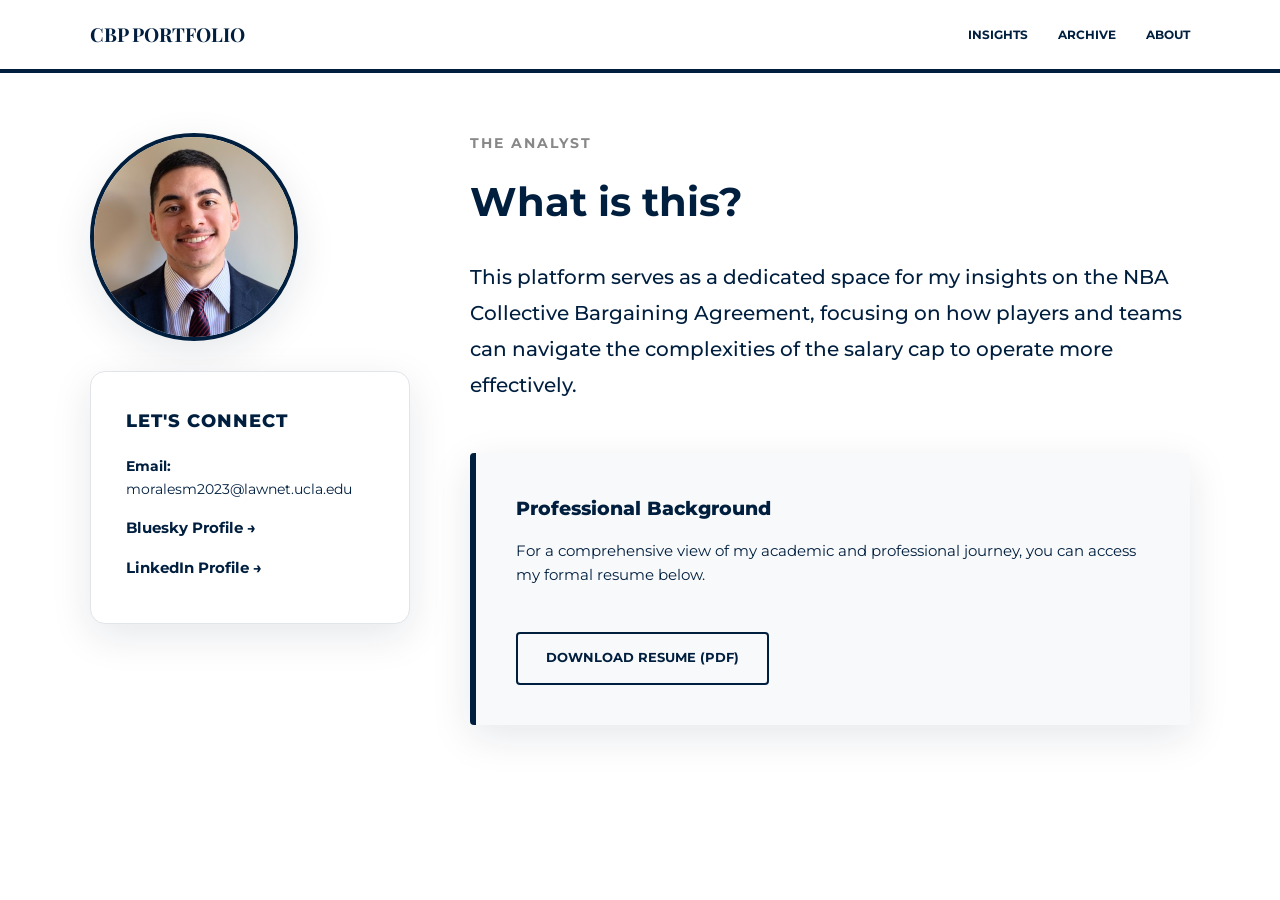
==== about.html @ 2c97ad99 "Update about.html" ====
<!DOCTYPE html>
<html lang="en">
<head>
    <meta charset="UTF-8">
    <title>About | CBP Portfolio</title>
    <link rel="stylesheet" href="style.css">
</head>
<body>
    <nav>
        <div class="nav-container">
            <a href="index.html" class="brand-logo">CBP Portfolio</a>
            <ul>
                <li><a href="index.html">Insights</a></li>
                <li><a href="projects.html">Archive</a></li>
                <li><a href="about.html">About</a></li>
            </ul>
        </div>
    </nav>

    <main class="container">
        <div class="profile-layout" style="display: grid; grid-template-columns: 320px 1fr; gap: 60px; margin-top: 60px;">
            <aside>
                <div class="avatar-container" style="width:200px; height:200px; border-radius:50%; overflow:hidden; border:4px solid var(--navy); margin-bottom:30px; box-shadow: var(--shadow);">
                    <img src="Michael Cover Photo.jpeg" alt="Michael Morales" style="width:100%; height:100%; object-fit:cover;">
                </div>
                <div class="contact-box">
                    <h4>Let's Connect</h4>
                    <p style="margin:8px 0; font-size:0.9rem;"><strong>Email:</strong><br><span style="word-break: break-all;">moralesm2023@lawnet.ucla.edu</span></p>
                    <p style="margin:15px 0;"><a href="https://bsky.app/profile/michael-morales.bsky.social" target="_blank" style="color:var(--navy); font-weight:700; text-decoration:none;">Bluesky Profile →</a></p>
                    <p style="margin:8px 0;"><a href="https://www.linkedin.com/in/michael-morales-la24/" target="_blank" style="color:var(--navy); font-weight:700; text-decoration:none;">LinkedIn Profile →</a></p>
                </div>
            </aside>

            <section>
                <h3 style="text-transform:uppercase; font-size:0.85rem; letter-spacing:2px; color:#888; margin:0;">The Analyst</h3>
                <h1 style="font-size: 2.5rem; margin: 15px 0 25px;">What is this?</h1>
                <p style="font-size: 1.25rem; color: var(--navy); line-height: 1.8; font-weight: 500; margin-bottom: 30px;">
                    This platform serves as a dedicated space for my insights on the NBA Collective Bargaining Agreement, focusing on how players and teams can navigate the complexities of the salary cap to operate more effectively.
                </p>

                <div style="margin-top: 50px; padding: 40px; background-color: var(--light-gray); border-left: 6px solid var(--navy); border-radius: 4px; box-shadow: var(--shadow);">
                    <h3 style="margin:0 0 15px; font-size:1.2rem; font-weight:800;">Professional Background</h3>
                    <p style="font-size:0.95rem; margin-bottom:20px;">For a comprehensive view of my academic and professional journey, you can access my formal resume below.</p>
                    <a href="Michael Morales Resume.pdf" class="btn-outline">Download Resume (PDF)</a>
                </div>
            </section>
        </div>
    </main>
</body>
</html>
---- style.css ----
@import url('https://fonts.googleapis.com/css2?family=Montserrat:wght@400;600;700;800&family=Playfair+Display:wght@700&display=swap');

:root {
    --navy: #001f3f; 
    --white: #ffffff;
    --light-gray: #f8f9fa;
    --border: #e1e4e8;
    --shadow: 0 12px 40px rgba(0, 31, 63, 0.1);
}

body {
    font-family: 'Montserrat', sans-serif;
    margin: 0;
    color: var(--navy);
    background-color: var(--white);
    line-height: 1.6;
    font-size: 0.95rem;
}

/* NAVIGATION */
nav {
    background: var(--white);
    padding: 1.2rem 0;
    border-bottom: 4px solid var(--navy);
    position: sticky;
    top: 0;
    z-index: 1000;
}

.nav-container {
    width: 90%;
    max-width: 1100px;
    margin: auto;
    display: flex;
    justify-content: space-between;
    align-items: center;
}

.brand-logo {
    font-family: 'Playfair Display', serif;
    font-weight: 700;
    font-size: 1.2rem;
    color: var(--navy);
    text-decoration: none;
}

nav ul { display: flex; gap: 30px; list-style: none; margin: 0; }
nav a { text-decoration: none; color: var(--navy); font-weight: 700; font-size: 0.75rem; text-transform: uppercase; }

/* HERO BANNERS */
.hero {
    background: linear-gradient(rgba(0, 31, 63, 0.75), rgba(0, 31, 63, 0.75)), 
                url('https://images.unsplash.com/photo-1544919982-b61976f0ba43?auto=format&fit=crop&w=1500&q=80');
    background-size: cover;
    background-position: center;
    color: var(--white);
    padding: 150px 20px; /* Large and clear */
    text-align: center;
}

.hero h1 { font-size: 2.2rem; margin: 0; font-weight: 800; text-transform: uppercase; letter-spacing: 2px; }
.hero p { font-size: 1rem; opacity: 0.9; margin-top: 10px; max-width: 750px; margin-inline: auto; font-weight: 400; }

/* SECTION TITLES */
.section-title {
    font-size: 1.5rem;
    font-weight: 800;
    text-transform: uppercase;
    color: var(--navy);
    margin: 60px 0 30px;
    display: block;
    border-bottom: 3px solid var(--navy);
    padding-bottom: 10px;
}

/* CARDS */
.container { width: 90%; max-width: 1100px; margin: auto; padding-bottom: 80px; }

.featured-card {
    border: 1px solid var(--border);
    padding: 50px;
    background: var(--white);
    box-shadow: var(--shadow);
    border-radius: 12px;
}

.grid { display: grid; grid-template-columns: repeat(3, 1fr); gap: 30px; }

.card {
    border: 1px solid var(--border);
    padding: 30px;
    background: var(--white);
    box-shadow: var(--shadow);
    border-radius: 12px;
    transition: 0.3s ease;
    text-decoration: none;
    color: inherit;
    display: flex;
    flex-direction: column;
}

.card:hover { transform: translateY(-8px); box-shadow: 0 20px 50px rgba(0, 31, 63, 0.15); }

/* CONNECT BOX AESTHETIC */
.contact-box {
    background: var(--white);
    border: 1px solid var(--border);
    padding: 35px; /* Added significant white space */
    border-radius: 15px;
    box-shadow: var(--shadow);
}

.contact-box h4 {
    margin: 0 0 20px;
    text-transform: uppercase;
    font-size: 1.1rem;
    letter-spacing: 1px;
    color: var(--navy);
    font-weight: 800;
}

.btn-outline {
    display: inline-block;
    padding: 14px 28px;
    border: 2px solid var(--navy);
    color: var(--navy);
    text-decoration: none;
    font-weight: 700;
    text-transform: uppercase;
    font-size: 0.8rem;
    margin-top: 25px;
    border-radius: 4px;
}

.btn-outline:hover { background: var(--navy); color: var(--white); }

@media (max-width: 900px) { .grid { grid-template-columns: 1fr; } }
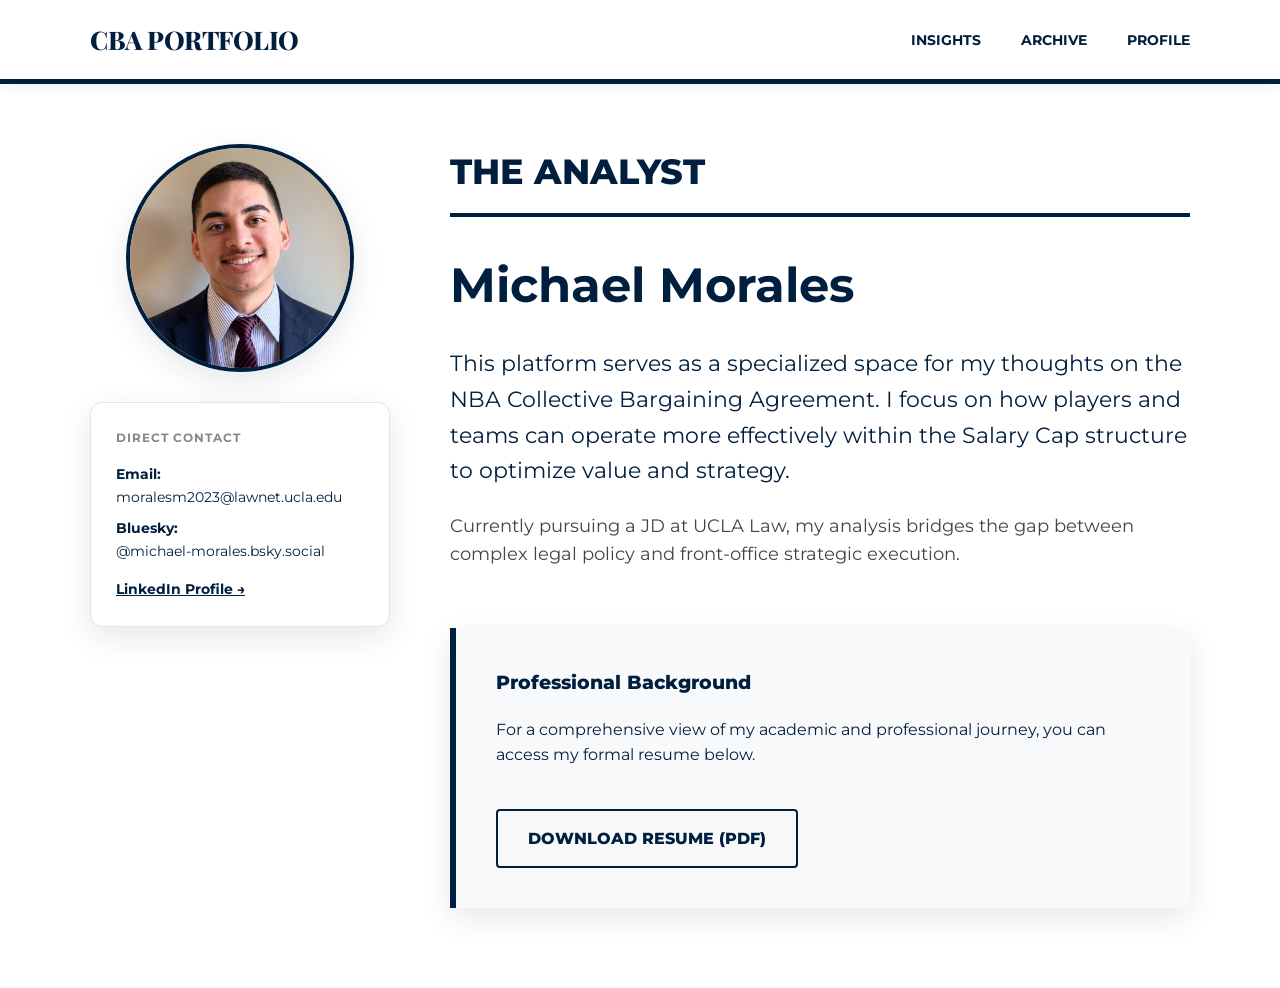
==== commit 6bac95bb: "Update about.html" ====
--- a/about.html
+++ b/about.html
@@ -2,49 +2,57 @@
 <html lang="en">
 <head>
     <meta charset="UTF-8">
-    <title>About | CBP Portfolio</title>
+    <title>Profile | CBA Portfolio</title>
     <link rel="stylesheet" href="style.css">
 </head>
 <body>
+
     <nav>
         <div class="nav-container">
-            <a href="index.html" class="brand-logo">CBP Portfolio</a>
+            <a href="index.html" class="brand-logo">CBA Portfolio</a>
             <ul>
                 <li><a href="index.html">Insights</a></li>
                 <li><a href="projects.html">Archive</a></li>
-                <li><a href="about.html">About</a></li>
+                <li><a href="about.html">Profile</a></li>
             </ul>
         </div>
     </nav>
 
     <main class="container">
-        <div class="profile-layout" style="display: grid; grid-template-columns: 320px 1fr; gap: 60px; margin-top: 60px;">
-            <aside>
-                <div class="avatar-container" style="width:200px; height:200px; border-radius:50%; overflow:hidden; border:4px solid var(--navy); margin-bottom:30px; box-shadow: var(--shadow);">
-                    <img src="Michael Cover Photo.jpeg" alt="Michael Morales" style="width:100%; height:100%; object-fit:cover;">
+        <div class="profile-layout" style="display: grid; grid-template-columns: 300px 1fr; gap: 60px; margin-top: 60px; align-items: start;">
+            <aside class="profile-sidebar">
+                <div class="avatar-container">
+                    <img src="Michael Cover Photo.jpeg" alt="Michael Morales" class="profile-circle">
                 </div>
+                
                 <div class="contact-box">
-                    <h4>Let's Connect</h4>
-                    <p style="margin:8px 0; font-size:0.9rem;"><strong>Email:</strong><br><span style="word-break: break-all;">moralesm2023@lawnet.ucla.edu</span></p>
-                    <p style="margin:15px 0;"><a href="https://bsky.app/profile/michael-morales.bsky.social" target="_blank" style="color:var(--navy); font-weight:700; text-decoration:none;">Bluesky Profile →</a></p>
-                    <p style="margin:8px 0;"><a href="https://www.linkedin.com/in/michael-morales-la24/" target="_blank" style="color:var(--navy); font-weight:700; text-decoration:none;">LinkedIn Profile →</a></p>
+                    <h4 style="margin: 0 0 15px 0; text-transform: uppercase; font-size: 0.75rem; letter-spacing: 1px; color: #888;">Direct Contact</h4>
+                    <p style="margin: 8px 0; font-size: 0.9rem;"><strong>Email:</strong><br>moralesm2023@lawnet.ucla.edu</p>
+                    <p style="margin: 8px 0; font-size: 0.9rem;"><strong>Bluesky:</strong><br>@michael-morales.bsky.social</p>
+                    <p style="margin: 15px 0 0 0; font-size: 0.9rem;"><a href="https://www.linkedin.com/in/michael-morales-la24/" target="_blank" style="color:var(--navy); font-weight:700;">LinkedIn Profile →</a></p>
                 </div>
             </aside>
 
-            <section>
-                <h3 style="text-transform:uppercase; font-size:0.85rem; letter-spacing:2px; color:#888; margin:0;">The Analyst</h3>
-                <h1 style="font-size: 2.5rem; margin: 15px 0 25px;">What is this?</h1>
-                <p style="font-size: 1.25rem; color: var(--navy); line-height: 1.8; font-weight: 500; margin-bottom: 30px;">
-                    This platform serves as a dedicated space for my insights on the NBA Collective Bargaining Agreement, focusing on how players and teams can navigate the complexities of the salary cap to operate more effectively.
+            <section class="profile-main">
+                <span class="section-title" style="margin-top:0;">The Analyst</span>
+                <h1 style="font-size: 3rem; margin: 10px 0;">Michael Morales</h1>
+                <p style="font-size: 1.4rem; color: var(--navy); line-height: 1.6; font-weight: 400;">
+                    This platform serves as a specialized space for my thoughts on the NBA Collective Bargaining Agreement. 
+                    I focus on how players and teams can operate more effectively within the Salary Cap structure to optimize value and strategy.
+                </p>
+                
+                <p style="font-size: 1.1rem; color: #444;">
+                    Currently pursuing a JD at UCLA Law, my analysis bridges the gap between complex legal policy and front-office strategic execution.
                 </p>
 
-                <div style="margin-top: 50px; padding: 40px; background-color: var(--light-gray); border-left: 6px solid var(--navy); border-radius: 4px; box-shadow: var(--shadow);">
-                    <h3 style="margin:0 0 15px; font-size:1.2rem; font-weight:800;">Professional Background</h3>
-                    <p style="font-size:0.95rem; margin-bottom:20px;">For a comprehensive view of my academic and professional journey, you can access my formal resume below.</p>
+                <div style="margin-top: 60px; padding: 40px; background-color: var(--light-gray); border-left: 6px solid var(--navy); border-radius: 0 12px 12px 0; box-shadow: var(--shadow);">
+                    <h3 style="margin-top:0; font-weight: 800;">Professional Background</h3>
+                    <p>For a comprehensive view of my academic and professional journey, you can access my formal resume below.</p>
                     <a href="Michael Morales Resume.pdf" class="btn-outline">Download Resume (PDF)</a>
                 </div>
             </section>
         </div>
     </main>
+
 </body>
 </html>
--- a/style.css
+++ b/style.css
@@ -1,3 +1,4 @@
+/* IMPORTING FONTS */
 @import url('https://fonts.googleapis.com/css2?family=Montserrat:wght@400;600;700;800&family=Playfair+Display:wght@700&display=swap');
 
 :root {
@@ -5,7 +6,7 @@
     --white: #ffffff;
     --light-gray: #f8f9fa;
     --border: #e1e4e8;
-    --shadow: 0 12px 40px rgba(0, 31, 63, 0.1);
+    --shadow: 0 10px 30px rgba(0, 31, 63, 0.1);
 }
 
 body {
@@ -14,14 +15,14 @@
     color: var(--navy);
     background-color: var(--white);
     line-height: 1.6;
-    font-size: 0.95rem;
 }
 
-/* NAVIGATION */
+/* TOP MENU BANNER DISTINCTION */
 nav {
     background: var(--white);
     padding: 1.2rem 0;
-    border-bottom: 4px solid var(--navy);
+    border-bottom: 5px solid var(--navy); /* Bold top banner */
+    box-shadow: 0 4px 12px rgba(0,0,0,0.05);
     position: sticky;
     top: 0;
     z-index: 1000;
@@ -38,42 +39,43 @@
 
 .brand-logo {
     font-family: 'Playfair Display', serif;
-    font-weight: 700;
-    font-size: 1.2rem;
+    font-weight: 800;
+    font-size: 1.6rem;
     color: var(--navy);
     text-decoration: none;
+    letter-spacing: -0.5px;
 }
 
-nav ul { display: flex; gap: 30px; list-style: none; margin: 0; }
-nav a { text-decoration: none; color: var(--navy); font-weight: 700; font-size: 0.75rem; text-transform: uppercase; }
+nav ul { display: flex; gap: 40px; list-style: none; margin: 0; }
+nav a { text-decoration: none; color: var(--navy); font-weight: 700; font-size: 0.85rem; text-transform: uppercase; }
 
-/* HERO BANNERS */
+/* HERO WITH BASKETBALL HOOP THEME */
 .hero {
-    background: linear-gradient(rgba(0, 31, 63, 0.75), rgba(0, 31, 63, 0.75)), 
+    background: linear-gradient(rgba(0, 31, 63, 0.8), rgba(0, 31, 63, 0.8)), 
                 url('https://images.unsplash.com/photo-1544919982-b61976f0ba43?auto=format&fit=crop&w=1500&q=80');
     background-size: cover;
     background-position: center;
     color: var(--white);
-    padding: 150px 20px; /* Large and clear */
+    padding: 120px 20px;
     text-align: center;
 }
 
-.hero h1 { font-size: 2.2rem; margin: 0; font-weight: 800; text-transform: uppercase; letter-spacing: 2px; }
-.hero p { font-size: 1rem; opacity: 0.9; margin-top: 10px; max-width: 750px; margin-inline: auto; font-weight: 400; }
+.hero h1 { font-size: 3.5rem; margin: 0; font-weight: 800; }
+.hero p { font-size: 1.3rem; opacity: 0.9; margin-top: 15px; max-width: 800px; margin-inline: auto; }
 
-/* SECTION TITLES */
+/* BOLD SECTION TITLES */
 .section-title {
-    font-size: 1.5rem;
+    font-size: 2.2rem;
     font-weight: 800;
     text-transform: uppercase;
     color: var(--navy);
-    margin: 60px 0 30px;
+    margin: 70px 0 30px;
     display: block;
-    border-bottom: 3px solid var(--navy);
-    padding-bottom: 10px;
+    border-bottom: 4px solid var(--navy);
+    padding-bottom: 12px;
 }
 
-/* CARDS */
+/* CARDS & SHADOWS */
 .container { width: 90%; max-width: 1100px; margin: auto; padding-bottom: 80px; }
 
 .featured-card {
@@ -88,50 +90,47 @@
 
 .card {
     border: 1px solid var(--border);
-    padding: 30px;
+    padding: 35px;
     background: var(--white);
     box-shadow: var(--shadow);
     border-radius: 12px;
-    transition: 0.3s ease;
+    transition: 0.4s ease;
     text-decoration: none;
     color: inherit;
-    display: flex;
-    flex-direction: column;
 }
 
-.card:hover { transform: translateY(-8px); box-shadow: 0 20px 50px rgba(0, 31, 63, 0.15); }
+.card:hover { transform: translateY(-10px); box-shadow: 0 20px 50px rgba(0, 31, 63, 0.2); border-color: var(--navy); }
 
-/* CONNECT BOX AESTHETIC */
+/* PROFILE BOXES */
+.avatar-container { width: 220px; height: 220px; margin: 0 auto 30px; border: 4px solid var(--navy); border-radius: 50%; overflow: hidden; box-shadow: var(--shadow); }
+.profile-circle { width: 100%; height: 100%; object-fit: cover; }
+
 .contact-box {
     background: var(--white);
     border: 1px solid var(--border);
-    padding: 35px; /* Added significant white space */
-    border-radius: 15px;
+    padding: 25px;
+    border-radius: 12px;
     box-shadow: var(--shadow);
-}
-
-.contact-box h4 {
-    margin: 0 0 20px;
-    text-transform: uppercase;
-    font-size: 1.1rem;
-    letter-spacing: 1px;
-    color: var(--navy);
-    font-weight: 800;
+    text-align: left;
 }
 
 .btn-outline {
     display: inline-block;
-    padding: 14px 28px;
+    padding: 15px 30px;
     border: 2px solid var(--navy);
     color: var(--navy);
     text-decoration: none;
-    font-weight: 700;
+    font-weight: 800;
     text-transform: uppercase;
-    font-size: 0.8rem;
     margin-top: 25px;
+    transition: 0.3s;
     border-radius: 4px;
 }
 
 .btn-outline:hover { background: var(--navy); color: var(--white); }
 
-@media (max-width: 900px) { .grid { grid-template-columns: 1fr; } }
+/* RESPONSIVE */
+@media (max-width: 900px) {
+    .grid { grid-template-columns: 1fr; }
+    .profile-layout { grid-template-columns: 1fr !important; text-align: center; }
+}
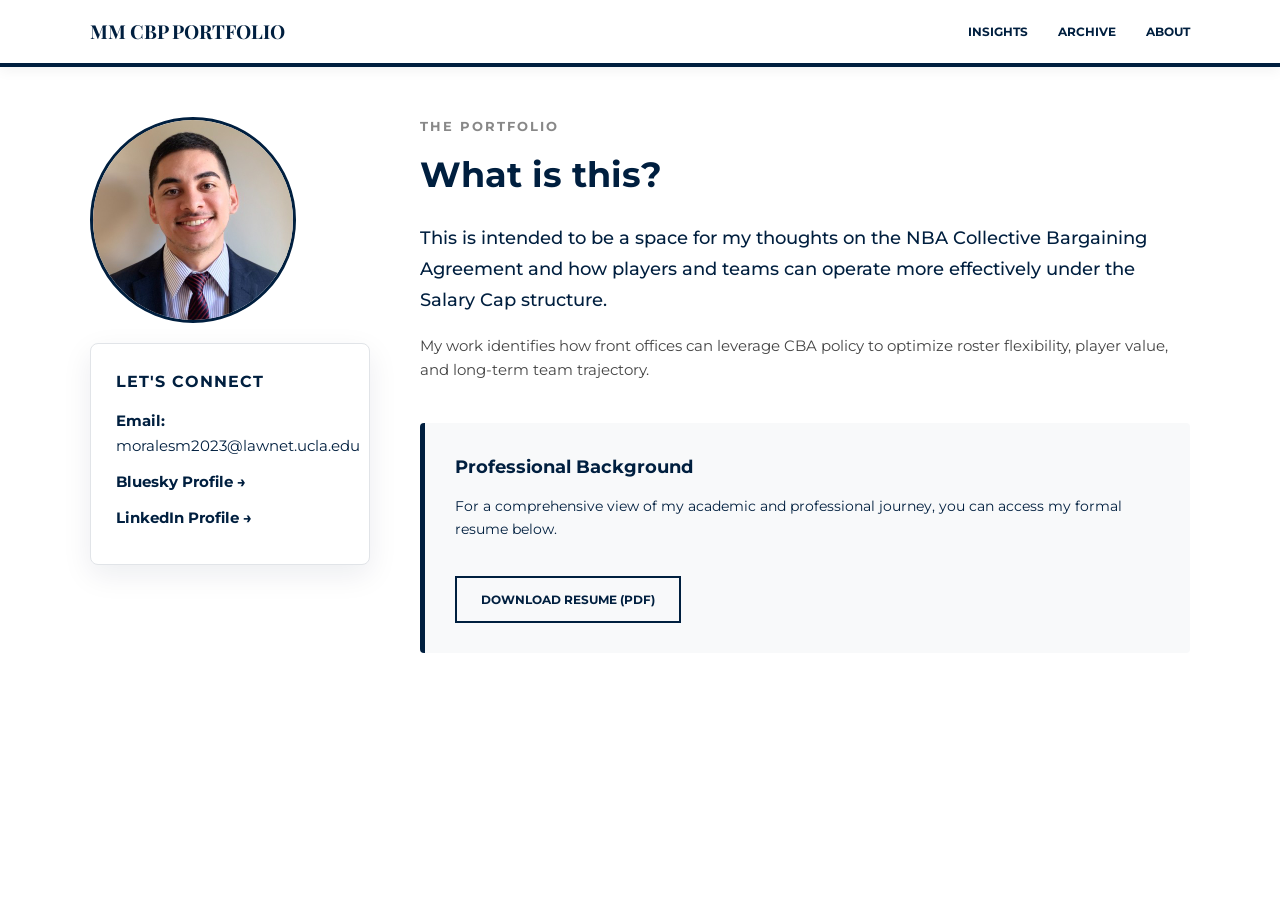
==== commit e531fefd: "Update about.html" ====
--- a/about.html
+++ b/about.html
@@ -2,57 +2,52 @@
 <html lang="en">
 <head>
     <meta charset="UTF-8">
-    <title>Profile | CBA Portfolio</title>
+    <title>About | MM CBP Portfolio</title>
     <link rel="stylesheet" href="style.css">
 </head>
 <body>
-
     <nav>
         <div class="nav-container">
-            <a href="index.html" class="brand-logo">CBA Portfolio</a>
+            <a href="index.html" class="brand-logo">MM CBP Portfolio</a>
             <ul>
                 <li><a href="index.html">Insights</a></li>
                 <li><a href="projects.html">Archive</a></li>
-                <li><a href="about.html">Profile</a></li>
+                <li><a href="about.html">About</a></li>
             </ul>
         </div>
     </nav>
 
     <main class="container">
-        <div class="profile-layout" style="display: grid; grid-template-columns: 300px 1fr; gap: 60px; margin-top: 60px; align-items: start;">
-            <aside class="profile-sidebar">
-                <div class="avatar-container">
-                    <img src="Michael Cover Photo.jpeg" alt="Michael Morales" class="profile-circle">
+        <div class="profile-layout" style="display: grid; grid-template-columns: 280px 1fr; gap: 50px; margin-top: 50px;">
+            <aside>
+                <div class="avatar-container" style="width:200px; height:200px; border-radius:50%; overflow:hidden; border:3px solid var(--navy); margin-bottom:20px;">
+                    <img src="Michael Cover Photo.jpeg" alt="Michael Morales" style="width:100%; height:100%; object-fit:cover;">
                 </div>
-                
                 <div class="contact-box">
-                    <h4 style="margin: 0 0 15px 0; text-transform: uppercase; font-size: 0.75rem; letter-spacing: 1px; color: #888;">Direct Contact</h4>
-                    <p style="margin: 8px 0; font-size: 0.9rem;"><strong>Email:</strong><br>moralesm2023@lawnet.ucla.edu</p>
-                    <p style="margin: 8px 0; font-size: 0.9rem;"><strong>Bluesky:</strong><br>@michael-morales.bsky.social</p>
-                    <p style="margin: 15px 0 0 0; font-size: 0.9rem;"><a href="https://www.linkedin.com/in/michael-morales-la24/" target="_blank" style="color:var(--navy); font-weight:700;">LinkedIn Profile →</a></p>
+                    <h4>Let's Connect</h4>
+                    <p style="margin:8px 0;"><strong>Email:</strong><br>moralesm2023@lawnet.ucla.edu</p>
+                    <p style="margin:12px 0;"><a href="https://bsky.app/profile/michael-morales.bsky.social" target="_blank" style="color:var(--navy); font-weight:700; text-decoration:none;">Bluesky Profile →</a></p>
+                    <p style="margin:8px 0;"><a href="https://www.linkedin.com/in/michael-morales-la24/" target="_blank" style="color:var(--navy); font-weight:700; text-decoration:none;">LinkedIn Profile →</a></p>
                 </div>
             </aside>
 
-            <section class="profile-main">
-                <span class="section-title" style="margin-top:0;">The Analyst</span>
-                <h1 style="font-size: 3rem; margin: 10px 0;">Michael Morales</h1>
-                <p style="font-size: 1.4rem; color: var(--navy); line-height: 1.6; font-weight: 400;">
-                    This platform serves as a specialized space for my thoughts on the NBA Collective Bargaining Agreement. 
-                    I focus on how players and teams can operate more effectively within the Salary Cap structure to optimize value and strategy.
+            <section>
+                <h3 style="text-transform:uppercase; font-size:0.8rem; letter-spacing:2px; color:#888; margin:0;">The Portfolio</h3>
+                <h1 style="font-size: 2.2rem; margin: 10px 0;">What is this?</h1>
+                <p style="font-size: 1.15rem; color: var(--navy); line-height: 1.7; font-weight: 500;">
+                    This is intended to be a space for my thoughts on the NBA Collective Bargaining Agreement and how players and teams can operate more effectively under the Salary Cap structure.
                 </p>
-                
-                <p style="font-size: 1.1rem; color: #444;">
-                    Currently pursuing a JD at UCLA Law, my analysis bridges the gap between complex legal policy and front-office strategic execution.
+                <p style="color:#444;">
+                    My work identifies how front offices can leverage CBA policy to optimize roster flexibility, player value, and long-term team trajectory.
                 </p>
 
-                <div style="margin-top: 60px; padding: 40px; background-color: var(--light-gray); border-left: 6px solid var(--navy); border-radius: 0 12px 12px 0; box-shadow: var(--shadow);">
-                    <h3 style="margin-top:0; font-weight: 800;">Professional Background</h3>
-                    <p>For a comprehensive view of my academic and professional journey, you can access my formal resume below.</p>
+                <div style="margin-top: 40px; padding: 30px; background-color: var(--light-gray); border-left: 5px solid var(--navy); border-radius: 4px;">
+                    <h3 style="margin:0 0 10px; font-size:1.1rem; font-weight:700;">Professional Background</h3>
+                    <p style="font-size:0.9rem;">For a comprehensive view of my academic and professional journey, you can access my formal resume below.</p>
                     <a href="Michael Morales Resume.pdf" class="btn-outline">Download Resume (PDF)</a>
                 </div>
             </section>
         </div>
     </main>
-
 </body>
 </html>
--- a/style.css
+++ b/style.css
@@ -1,4 +1,3 @@
-/* IMPORTING FONTS */
 @import url('https://fonts.googleapis.com/css2?family=Montserrat:wght@400;600;700;800&family=Playfair+Display:wght@700&display=swap');
 
 :root {
@@ -6,7 +5,7 @@
     --white: #ffffff;
     --light-gray: #f8f9fa;
     --border: #e1e4e8;
-    --shadow: 0 10px 30px rgba(0, 31, 63, 0.1);
+    --shadow: 0 10px 30px rgba(0, 31, 63, 0.08);
 }
 
 body {
@@ -15,13 +14,14 @@
     color: var(--navy);
     background-color: var(--white);
     line-height: 1.6;
+    font-size: 0.95rem;
 }
 
-/* TOP MENU BANNER DISTINCTION */
+/* NAVIGATION */
 nav {
     background: var(--white);
-    padding: 1.2rem 0;
-    border-bottom: 5px solid var(--navy); /* Bold top banner */
+    padding: 1rem 0;
+    border-bottom: 4px solid var(--navy);
     box-shadow: 0 4px 12px rgba(0,0,0,0.05);
     position: sticky;
     top: 0;
@@ -39,98 +39,96 @@
 
 .brand-logo {
     font-family: 'Playfair Display', serif;
-    font-weight: 800;
-    font-size: 1.6rem;
+    font-weight: 700;
+    font-size: 1.2rem;
     color: var(--navy);
     text-decoration: none;
-    letter-spacing: -0.5px;
 }
 
-nav ul { display: flex; gap: 40px; list-style: none; margin: 0; }
-nav a { text-decoration: none; color: var(--navy); font-weight: 700; font-size: 0.85rem; text-transform: uppercase; }
+nav ul { display: flex; gap: 30px; list-style: none; margin: 0; }
+nav a { text-decoration: none; color: var(--navy); font-weight: 700; font-size: 0.75rem; text-transform: uppercase; }
 
-/* HERO WITH BASKETBALL HOOP THEME */
+/* HERO BANNERS (Now larger and clearer) */
 .hero {
-    background: linear-gradient(rgba(0, 31, 63, 0.8), rgba(0, 31, 63, 0.8)), 
+    background: linear-gradient(rgba(0, 31, 63, 0.75), rgba(0, 31, 63, 0.75)), 
                 url('https://images.unsplash.com/photo-1544919982-b61976f0ba43?auto=format&fit=crop&w=1500&q=80');
     background-size: cover;
     background-position: center;
     color: var(--white);
-    padding: 120px 20px;
+    padding: 140px 20px; /* Increased height to reduce blur/zoom effect */
     text-align: center;
 }
 
-.hero h1 { font-size: 3.5rem; margin: 0; font-weight: 800; }
-.hero p { font-size: 1.3rem; opacity: 0.9; margin-top: 15px; max-width: 800px; margin-inline: auto; }
+.hero h1 { font-size: 2.2rem; margin: 0; font-weight: 800; text-transform: uppercase; letter-spacing: 1px; }
+.hero p { font-size: 1rem; opacity: 0.9; margin-top: 10px; max-width: 700px; margin-inline: auto; font-weight: 400; }
 
-/* BOLD SECTION TITLES */
+/* SECTION TITLES */
 .section-title {
-    font-size: 2.2rem;
+    font-size: 1.5rem;
     font-weight: 800;
     text-transform: uppercase;
     color: var(--navy);
-    margin: 70px 0 30px;
+    margin: 50px 0 25px;
     display: block;
-    border-bottom: 4px solid var(--navy);
-    padding-bottom: 12px;
+    border-bottom: 3px solid var(--navy);
+    padding-bottom: 8px;
 }
 
-/* CARDS & SHADOWS */
-.container { width: 90%; max-width: 1100px; margin: auto; padding-bottom: 80px; }
+/* CARDS */
+.container { width: 90%; max-width: 1100px; margin: auto; padding-bottom: 60px; }
 
 .featured-card {
     border: 1px solid var(--border);
-    padding: 50px;
+    padding: 40px;
     background: var(--white);
     box-shadow: var(--shadow);
-    border-radius: 12px;
+    border-radius: 8px;
 }
 
-.grid { display: grid; grid-template-columns: repeat(3, 1fr); gap: 30px; }
+.grid { display: grid; grid-template-columns: repeat(3, 1fr); gap: 25px; }
 
 .card {
     border: 1px solid var(--border);
-    padding: 35px;
+    padding: 25px;
     background: var(--white);
     box-shadow: var(--shadow);
-    border-radius: 12px;
-    transition: 0.4s ease;
+    border-radius: 8px;
+    transition: 0.3s ease;
     text-decoration: none;
     color: inherit;
 }
 
-.card:hover { transform: translateY(-10px); box-shadow: 0 20px 50px rgba(0, 31, 63, 0.2); border-color: var(--navy); }
+.card:hover { transform: translateY(-5px); box-shadow: 0 15px 35px rgba(0, 31, 63, 0.15); border-color: var(--navy); }
 
-/* PROFILE BOXES */
-.avatar-container { width: 220px; height: 220px; margin: 0 auto 30px; border: 4px solid var(--navy); border-radius: 50%; overflow: hidden; box-shadow: var(--shadow); }
-.profile-circle { width: 100%; height: 100%; object-fit: cover; }
-
+/* CONNECT BOX */
 .contact-box {
     background: var(--white);
     border: 1px solid var(--border);
     padding: 25px;
-    border-radius: 12px;
+    border-radius: 8px;
     box-shadow: var(--shadow);
-    text-align: left;
+}
+
+.contact-box h4 {
+    margin: 0 0 15px;
+    text-transform: uppercase;
+    font-size: 1rem; /* Made larger as requested */
+    letter-spacing: 1px;
+    color: var(--navy);
 }
 
 .btn-outline {
     display: inline-block;
-    padding: 15px 30px;
+    padding: 12px 24px;
     border: 2px solid var(--navy);
     color: var(--navy);
     text-decoration: none;
-    font-weight: 800;
+    font-weight: 700;
     text-transform: uppercase;
-    margin-top: 25px;
-    transition: 0.3s;
-    border-radius: 4px;
+    font-size: 0.75rem;
+    margin-top: 20px;
 }
 
 .btn-outline:hover { background: var(--navy); color: var(--white); }
 
-/* RESPONSIVE */
-@media (max-width: 900px) {
-    .grid { grid-template-columns: 1fr; }
-    .profile-layout { grid-template-columns: 1fr !important; text-align: center; }
-}
+@media (max-width: 900px) { .grid { grid-template-columns: 1fr; } }
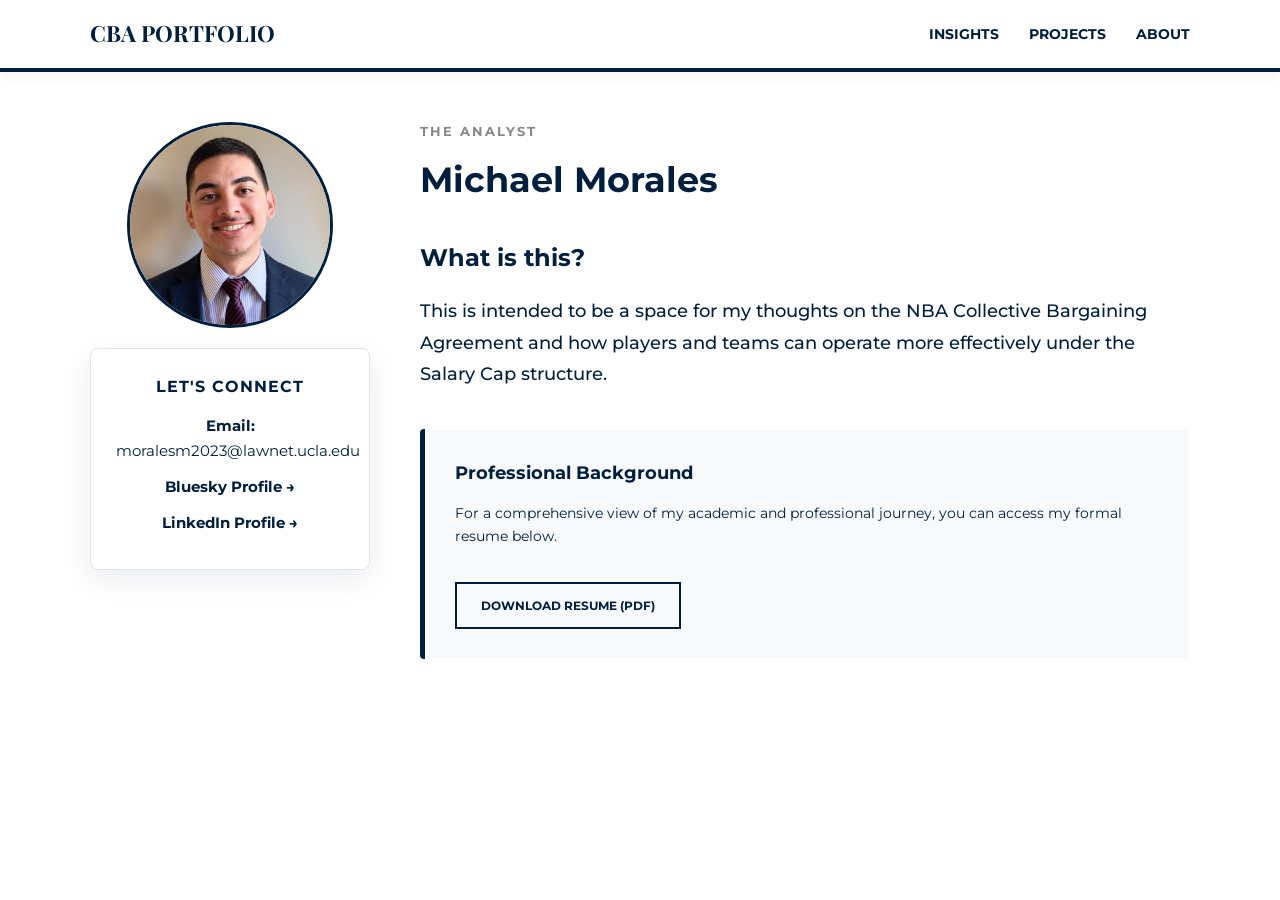
==== commit 33cc89a4: "Update about.html" ====
--- a/about.html
+++ b/about.html
@@ -2,16 +2,16 @@
 <html lang="en">
 <head>
     <meta charset="UTF-8">
-    <title>About | MM CBP Portfolio</title>
+    <title>About | CBA Portfolio</title>
     <link rel="stylesheet" href="style.css">
 </head>
 <body>
     <nav>
         <div class="nav-container">
-            <a href="index.html" class="brand-logo">MM CBP Portfolio</a>
+            <a href="index.html" class="brand-logo">CBA Portfolio</a>
             <ul>
                 <li><a href="index.html">Insights</a></li>
-                <li><a href="projects.html">Archive</a></li>
+                <li><a href="projects.html">Projects</a></li>
                 <li><a href="about.html">About</a></li>
             </ul>
         </div>
@@ -20,7 +20,7 @@
     <main class="container">
         <div class="profile-layout" style="display: grid; grid-template-columns: 280px 1fr; gap: 50px; margin-top: 50px;">
             <aside>
-                <div class="avatar-container" style="width:200px; height:200px; border-radius:50%; overflow:hidden; border:3px solid var(--navy); margin-bottom:20px;">
+                <div class="avatar-container" style="width:200px; height:200px; border-radius:50%; overflow:hidden; border:3px solid var(--navy); margin: 0 auto 20px auto;">
                     <img src="Michael Cover Photo.jpeg" alt="Michael Morales" style="width:100%; height:100%; object-fit:cover;">
                 </div>
                 <div class="contact-box">
@@ -32,14 +32,15 @@
             </aside>
 
             <section>
-                <h3 style="text-transform:uppercase; font-size:0.8rem; letter-spacing:2px; color:#888; margin:0;">The Portfolio</h3>
-                <h1 style="font-size: 2.2rem; margin: 10px 0;">What is this?</h1>
-                <p style="font-size: 1.15rem; color: var(--navy); line-height: 1.7; font-weight: 500;">
-                    This is intended to be a space for my thoughts on the NBA Collective Bargaining Agreement and how players and teams can operate more effectively under the Salary Cap structure.
-                </p>
-                <p style="color:#444;">
-                    My work identifies how front offices can leverage CBA policy to optimize roster flexibility, player value, and long-term team trajectory.
-                </p>
+                <h3 style="text-transform:uppercase; font-size:0.8rem; letter-spacing:2px; color:#888; margin:0;">The Analyst</h3>
+                <h1 style="font-size: 2.2rem; margin: 10px 0;">Michael Morales</h1>
+                
+                <div style="margin-top: 30px;">
+                    <h2 style="font-size: 1.5rem; margin-bottom: 10px;">What is this?</h2>
+                    <p style="font-size: 1.15rem; color: var(--navy); line-height: 1.7; font-weight: 500;">
+                        This is intended to be a space for my thoughts on the NBA Collective Bargaining Agreement and how players and teams can operate more effectively under the Salary Cap structure.
+                    </p>
+                </div>
 
                 <div style="margin-top: 40px; padding: 30px; background-color: var(--light-gray); border-left: 5px solid var(--navy); border-radius: 4px;">
                     <h3 style="margin:0 0 10px; font-size:1.1rem; font-weight:700;">Professional Background</h3>
--- a/style.css
+++ b/style.css
@@ -40,22 +40,28 @@
 .brand-logo {
     font-family: 'Playfair Display', serif;
     font-weight: 700;
-    font-size: 1.2rem;
+    font-size: 1.4rem;
     color: var(--navy);
     text-decoration: none;
 }
 
 nav ul { display: flex; gap: 30px; list-style: none; margin: 0; }
-nav a { text-decoration: none; color: var(--navy); font-weight: 700; font-size: 0.75rem; text-transform: uppercase; }
+nav a { 
+    text-decoration: none; 
+    color: var(--navy); 
+    font-weight: 700; 
+    font-size: 0.9rem; /* Increased size */
+    text-transform: uppercase; 
+}
 
-/* HERO BANNERS (Now larger and clearer) */
+/* HERO BANNERS */
 .hero {
     background: linear-gradient(rgba(0, 31, 63, 0.75), rgba(0, 31, 63, 0.75)), 
                 url('https://images.unsplash.com/photo-1544919982-b61976f0ba43?auto=format&fit=crop&w=1500&q=80');
     background-size: cover;
     background-position: center;
     color: var(--white);
-    padding: 140px 20px; /* Increased height to reduce blur/zoom effect */
+    padding: 140px 20px;
     text-align: center;
 }
 
@@ -96,23 +102,26 @@
     transition: 0.3s ease;
     text-decoration: none;
     color: inherit;
+    display: flex;
+    flex-direction: column;
 }
 
 .card:hover { transform: translateY(-5px); box-shadow: 0 15px 35px rgba(0, 31, 63, 0.15); border-color: var(--navy); }
 
-/* CONNECT BOX */
+/* CONNECT BOX - Centered */
 .contact-box {
     background: var(--white);
     border: 1px solid var(--border);
     padding: 25px;
     border-radius: 8px;
     box-shadow: var(--shadow);
+    text-align: center; /* Center aligned content */
 }
 
 .contact-box h4 {
     margin: 0 0 15px;
     text-transform: uppercase;
-    font-size: 1rem; /* Made larger as requested */
+    font-size: 1rem;
     letter-spacing: 1px;
     color: var(--navy);
 }
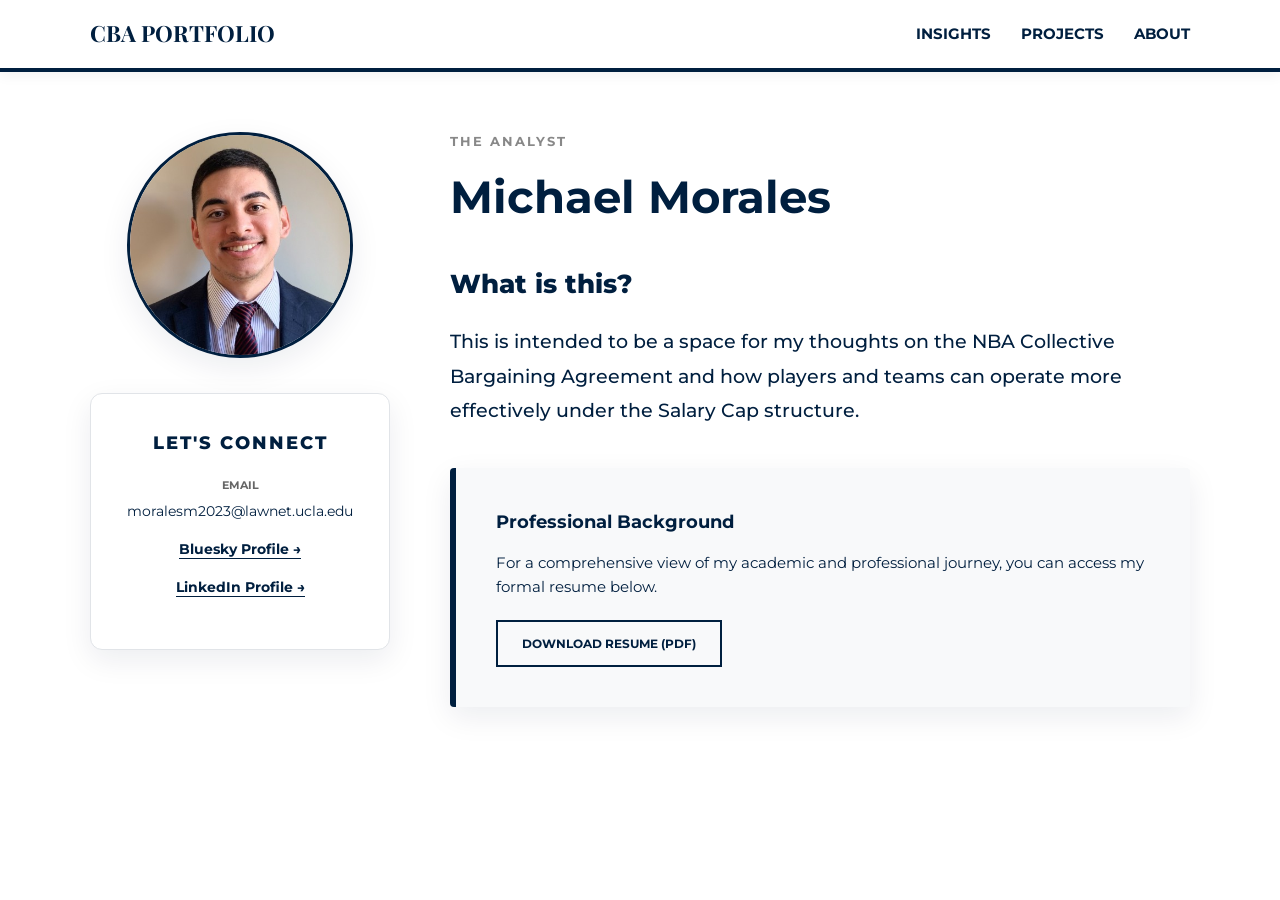
==== commit df89eeb1: "Update about.html" ====
--- a/about.html
+++ b/about.html
@@ -18,33 +18,41 @@
     </nav>
 
     <main class="container">
-        <div class="profile-layout" style="display: grid; grid-template-columns: 280px 1fr; gap: 50px; margin-top: 50px;">
+        <div class="profile-layout" style="display: grid; grid-template-columns: 300px 1fr; gap: 60px; margin-top: 60px;">
             <aside>
-                <div class="avatar-container" style="width:200px; height:200px; border-radius:50%; overflow:hidden; border:3px solid var(--navy); margin: 0 auto 20px auto;">
+                <div class="avatar-container" style="width:220px; height:220px; border-radius:50%; overflow:hidden; border:3px solid var(--navy); margin: 0 auto 35px auto; box-shadow: var(--shadow);">
                     <img src="Michael Cover Photo.jpeg" alt="Michael Morales" style="width:100%; height:100%; object-fit:cover;">
                 </div>
+                
                 <div class="contact-box">
                     <h4>Let's Connect</h4>
-                    <p style="margin:8px 0;"><strong>Email:</strong><br>moralesm2023@lawnet.ucla.edu</p>
-                    <p style="margin:12px 0;"><a href="https://bsky.app/profile/michael-morales.bsky.social" target="_blank" style="color:var(--navy); font-weight:700; text-decoration:none;">Bluesky Profile →</a></p>
-                    <p style="margin:8px 0;"><a href="https://www.linkedin.com/in/michael-morales-la24/" target="_blank" style="color:var(--navy); font-weight:700; text-decoration:none;">LinkedIn Profile →</a></p>
+                    <p>
+                        <strong style="display:block; text-transform:uppercase; font-size:0.7rem; color:#666;">Email</strong>
+                        <span>moralesm2023@lawnet.ucla.edu</span>
+                    </p>
+                    <p>
+                        <a href="https://bsky.app/profile/michael-morales.bsky.social" target="_blank" style="color:var(--navy); font-weight:700; text-decoration:none; border-bottom: 1px solid var(--navy);">Bluesky Profile →</a>
+                    </p>
+                    <p>
+                        <a href="https://www.linkedin.com/in/michael-morales-la24/" target="_blank" style="color:var(--navy); font-weight:700; text-decoration:none; border-bottom: 1px solid var(--navy);">LinkedIn Profile →</a>
+                    </p>
                 </div>
             </aside>
 
             <section>
                 <h3 style="text-transform:uppercase; font-size:0.8rem; letter-spacing:2px; color:#888; margin:0;">The Analyst</h3>
-                <h1 style="font-size: 2.2rem; margin: 10px 0;">Michael Morales</h1>
+                <h1 style="font-size: 2.8rem; margin: 10px 0 30px;">Michael Morales</h1>
                 
-                <div style="margin-top: 30px;">
-                    <h2 style="font-size: 1.5rem; margin-bottom: 10px;">What is this?</h2>
-                    <p style="font-size: 1.15rem; color: var(--navy); line-height: 1.7; font-weight: 500;">
+                <div style="margin-bottom: 40px;">
+                    <h2 style="font-size: 1.6rem; margin-bottom: 15px; font-weight: 800;">What is this?</h2>
+                    <p style="font-size: 1.2rem; color: var(--navy); line-height: 1.8; font-weight: 500;">
                         This is intended to be a space for my thoughts on the NBA Collective Bargaining Agreement and how players and teams can operate more effectively under the Salary Cap structure.
                     </p>
                 </div>
 
-                <div style="margin-top: 40px; padding: 30px; background-color: var(--light-gray); border-left: 5px solid var(--navy); border-radius: 4px;">
+                <div style="padding: 40px; background-color: var(--light-gray); border-left: 6px solid var(--navy); border-radius: 4px; box-shadow: var(--shadow);">
                     <h3 style="margin:0 0 10px; font-size:1.1rem; font-weight:700;">Professional Background</h3>
-                    <p style="font-size:0.9rem;">For a comprehensive view of my academic and professional journey, you can access my formal resume below.</p>
+                    <p style="font-size:0.95rem; margin-bottom: 20px;">For a comprehensive view of my academic and professional journey, you can access my formal resume below.</p>
                     <a href="Michael Morales Resume.pdf" class="btn-outline">Download Resume (PDF)</a>
                 </div>
             </section>
--- a/style.css
+++ b/style.css
@@ -50,7 +50,7 @@
     text-decoration: none; 
     color: var(--navy); 
     font-weight: 700; 
-    font-size: 0.9rem; /* Increased size */
+    font-size: 0.95rem; 
     text-transform: uppercase; 
 }
 
@@ -108,21 +108,34 @@
 
 .card:hover { transform: translateY(-5px); box-shadow: 0 15px 35px rgba(0, 31, 63, 0.15); border-color: var(--navy); }
 
-/* CONNECT BOX - Centered */
+/* CONNECT BOX AESTHETIC */
 .contact-box {
     background: var(--white);
     border: 1px solid var(--border);
-    padding: 25px;
-    border-radius: 8px;
+    padding: 35px;
+    border-radius: 12px;
     box-shadow: var(--shadow);
-    text-align: center; /* Center aligned content */
+    text-align: center;
 }
 
 .contact-box h4 {
-    margin: 0 0 15px;
+    margin: 0 0 20px;
     text-transform: uppercase;
-    font-size: 1rem;
-    letter-spacing: 1px;
+    font-size: 1.1rem;
+    letter-spacing: 2px;
+    color: var(--navy);
+    font-weight: 800;
+}
+
+.contact-box p {
+    margin: 15px 0;
+    font-size: 0.9rem;
+}
+
+.contact-box span {
+    word-break: break-all;
+    display: block;
+    margin-top: 5px;
     color: var(--navy);
 }
 
@@ -135,9 +148,4 @@
     font-weight: 700;
     text-transform: uppercase;
     font-size: 0.75rem;
-    margin-top: 20px;
-}
-
-.btn-outline:hover { background: var(--navy); color: var(--white); }
-
-@media (max-width: 900px) { .grid { grid-template-columns: 1fr; } }
+    margin-top:
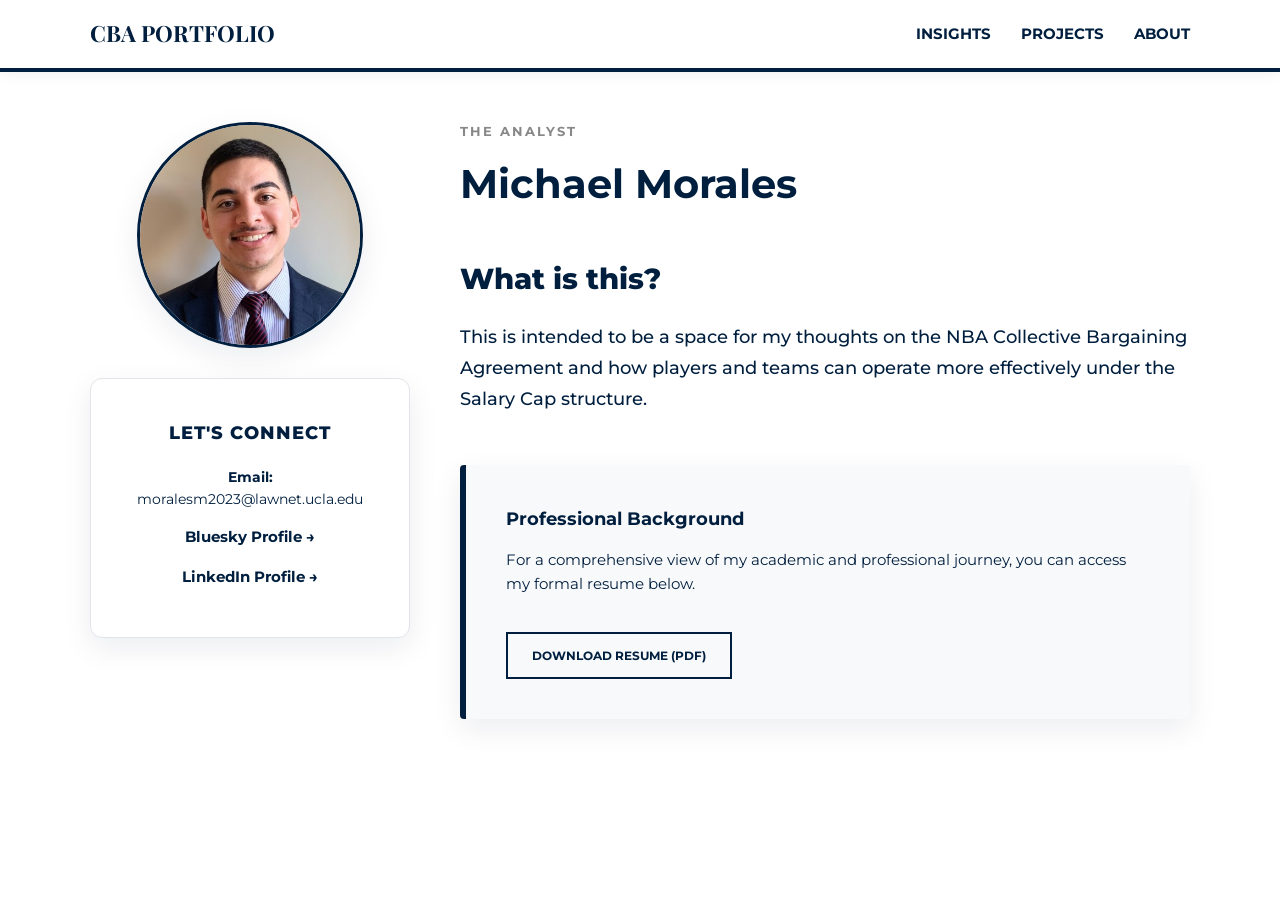
==== commit c19af66f: "Update about.html" ====
--- a/about.html
+++ b/about.html
@@ -18,41 +18,33 @@
     </nav>
 
     <main class="container">
-        <div class="profile-layout" style="display: grid; grid-template-columns: 300px 1fr; gap: 60px; margin-top: 60px;">
+        <div class="profile-layout" style="display: grid; grid-template-columns: 320px 1fr; gap: 50px; margin-top: 50px;">
             <aside>
-                <div class="avatar-container" style="width:220px; height:220px; border-radius:50%; overflow:hidden; border:3px solid var(--navy); margin: 0 auto 35px auto; box-shadow: var(--shadow);">
+                <div class="avatar-container" style="width:220px; height:220px; border-radius:50%; overflow:hidden; border:3px solid var(--navy); margin: 0 auto 30px auto; box-shadow: var(--shadow);">
                     <img src="Michael Cover Photo.jpeg" alt="Michael Morales" style="width:100%; height:100%; object-fit:cover;">
                 </div>
-                
                 <div class="contact-box">
                     <h4>Let's Connect</h4>
-                    <p>
-                        <strong style="display:block; text-transform:uppercase; font-size:0.7rem; color:#666;">Email</strong>
-                        <span>moralesm2023@lawnet.ucla.edu</span>
-                    </p>
-                    <p>
-                        <a href="https://bsky.app/profile/michael-morales.bsky.social" target="_blank" style="color:var(--navy); font-weight:700; text-decoration:none; border-bottom: 1px solid var(--navy);">Bluesky Profile →</a>
-                    </p>
-                    <p>
-                        <a href="https://www.linkedin.com/in/michael-morales-la24/" target="_blank" style="color:var(--navy); font-weight:700; text-decoration:none; border-bottom: 1px solid var(--navy);">LinkedIn Profile →</a>
-                    </p>
+                    <p style="margin:8px 0; font-size: 0.85rem;"><strong>Email:</strong><br><span style="word-break: break-all;">moralesm2023@lawnet.ucla.edu</span></p>
+                    <p style="margin:15px 0;"><a href="https://bsky.app/profile/michael-morales.bsky.social" target="_blank" style="color:var(--navy); font-weight:700; text-decoration:none;">Bluesky Profile →</a></p>
+                    <p style="margin:8px 0;"><a href="https://www.linkedin.com/in/michael-morales-la24/" target="_blank" style="color:var(--navy); font-weight:700; text-decoration:none;">LinkedIn Profile →</a></p>
                 </div>
             </aside>
 
             <section>
                 <h3 style="text-transform:uppercase; font-size:0.8rem; letter-spacing:2px; color:#888; margin:0;">The Analyst</h3>
-                <h1 style="font-size: 2.8rem; margin: 10px 0 30px;">Michael Morales</h1>
+                <h1 style="font-size: 2.5rem; margin: 10px 0;">Michael Morales</h1>
                 
-                <div style="margin-bottom: 40px;">
-                    <h2 style="font-size: 1.6rem; margin-bottom: 15px; font-weight: 800;">What is this?</h2>
-                    <p style="font-size: 1.2rem; color: var(--navy); line-height: 1.8; font-weight: 500;">
+                <div style="margin-top: 40px;">
+                    <h2 style="font-size: 1.8rem; margin-bottom: 15px; font-weight: 800;">What is this?</h2>
+                    <p style="font-size: 1.15rem; color: var(--navy); line-height: 1.7; font-weight: 500;">
                         This is intended to be a space for my thoughts on the NBA Collective Bargaining Agreement and how players and teams can operate more effectively under the Salary Cap structure.
                     </p>
                 </div>
 
-                <div style="padding: 40px; background-color: var(--light-gray); border-left: 6px solid var(--navy); border-radius: 4px; box-shadow: var(--shadow);">
+                <div style="margin-top: 50px; padding: 40px; background-color: var(--light-gray); border-left: 6px solid var(--navy); border-radius: 4px; box-shadow: var(--shadow);">
                     <h3 style="margin:0 0 10px; font-size:1.1rem; font-weight:700;">Professional Background</h3>
-                    <p style="font-size:0.95rem; margin-bottom: 20px;">For a comprehensive view of my academic and professional journey, you can access my formal resume below.</p>
+                    <p style="font-size:0.95rem;">For a comprehensive view of my academic and professional journey, you can access my formal resume below.</p>
                     <a href="Michael Morales Resume.pdf" class="btn-outline">Download Resume (PDF)</a>
                 </div>
             </section>
--- a/style.css
+++ b/style.css
@@ -108,11 +108,11 @@
 
 .card:hover { transform: translateY(-5px); box-shadow: 0 15px 35px rgba(0, 31, 63, 0.15); border-color: var(--navy); }
 
-/* CONNECT BOX AESTHETIC */
+/* LET'S CONNECT BOX */
 .contact-box {
     background: var(--white);
     border: 1px solid var(--border);
-    padding: 35px;
+    padding: 40px;
     border-radius: 12px;
     box-shadow: var(--shadow);
     text-align: center;
@@ -122,21 +122,9 @@
     margin: 0 0 20px;
     text-transform: uppercase;
     font-size: 1.1rem;
-    letter-spacing: 2px;
+    letter-spacing: 1px;
     color: var(--navy);
     font-weight: 800;
-}
-
-.contact-box p {
-    margin: 15px 0;
-    font-size: 0.9rem;
-}
-
-.contact-box span {
-    word-break: break-all;
-    display: block;
-    margin-top: 5px;
-    color: var(--navy);
 }
 
 .btn-outline {
@@ -148,4 +136,9 @@
     font-weight: 700;
     text-transform: uppercase;
     font-size: 0.75rem;
-    margin-top:
+    margin-top: 20px;
+}
+
+.btn-outline:hover { background: var(--navy); color: var(--white); }
+
+@media (max-width: 900px) { .grid { grid-template-columns: 1fr; } }
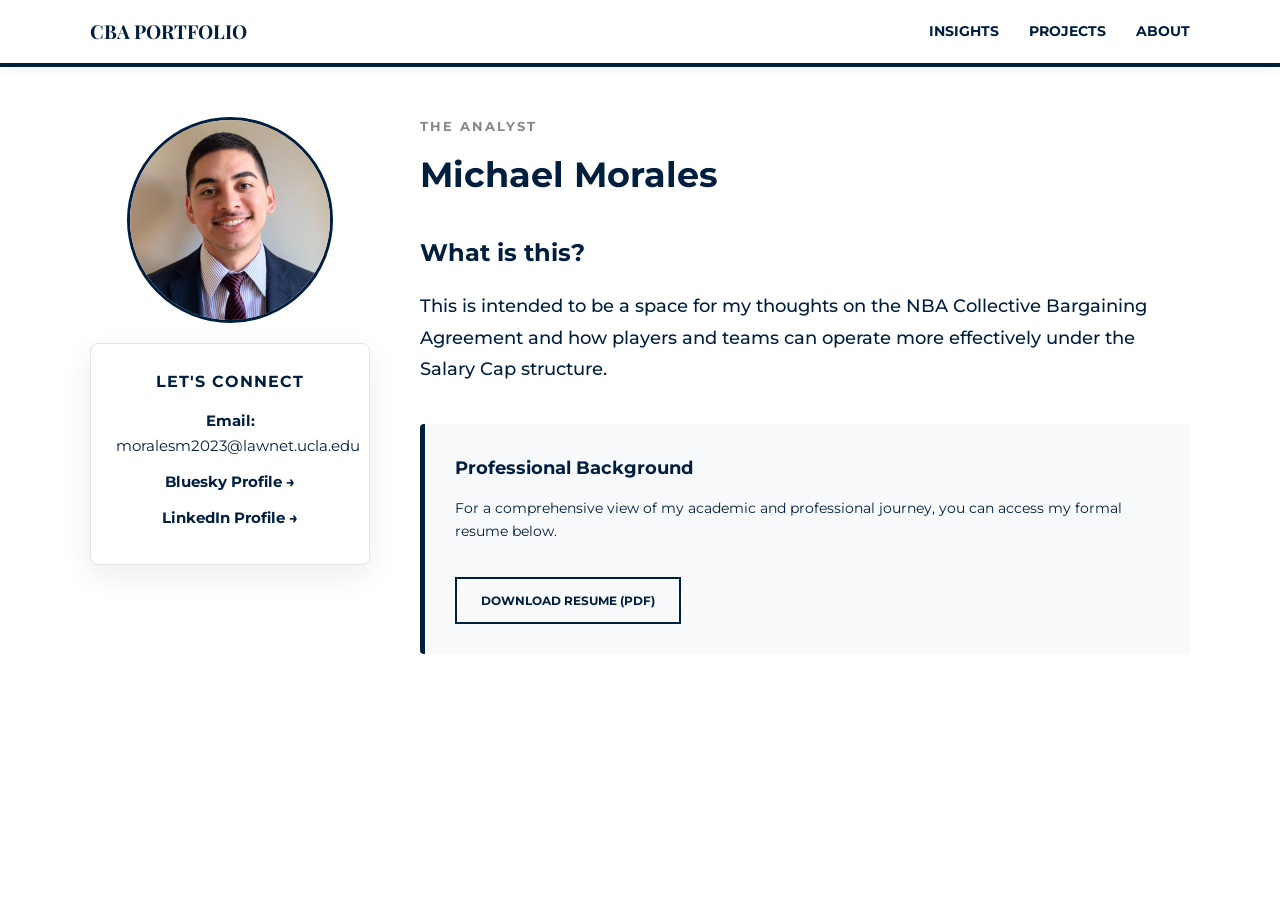
==== commit 472ecc0d: "Update about.html" ====
--- a/about.html
+++ b/about.html
@@ -18,33 +18,33 @@
     </nav>
 
     <main class="container">
-        <div class="profile-layout" style="display: grid; grid-template-columns: 320px 1fr; gap: 50px; margin-top: 50px;">
+        <div class="profile-layout" style="display: grid; grid-template-columns: 280px 1fr; gap: 50px; margin-top: 50px;">
             <aside>
-                <div class="avatar-container" style="width:220px; height:220px; border-radius:50%; overflow:hidden; border:3px solid var(--navy); margin: 0 auto 30px auto; box-shadow: var(--shadow);">
+                <div class="avatar-container" style="width:200px; height:200px; border-radius:50%; overflow:hidden; border:3px solid var(--navy); margin: 0 auto 20px auto;">
                     <img src="Michael Cover Photo.jpeg" alt="Michael Morales" style="width:100%; height:100%; object-fit:cover;">
                 </div>
-                <div class="contact-box">
+                <div class="contact-box" style="text-align: center;">
                     <h4>Let's Connect</h4>
-                    <p style="margin:8px 0; font-size: 0.85rem;"><strong>Email:</strong><br><span style="word-break: break-all;">moralesm2023@lawnet.ucla.edu</span></p>
-                    <p style="margin:15px 0;"><a href="https://bsky.app/profile/michael-morales.bsky.social" target="_blank" style="color:var(--navy); font-weight:700; text-decoration:none;">Bluesky Profile →</a></p>
+                    <p style="margin:8px 0;"><strong>Email:</strong><br>moralesm2023@lawnet.ucla.edu</p>
+                    <p style="margin:12px 0;"><a href="https://bsky.app/profile/michael-morales.bsky.social" target="_blank" style="color:var(--navy); font-weight:700; text-decoration:none;">Bluesky Profile →</a></p>
                     <p style="margin:8px 0;"><a href="https://www.linkedin.com/in/michael-morales-la24/" target="_blank" style="color:var(--navy); font-weight:700; text-decoration:none;">LinkedIn Profile →</a></p>
                 </div>
             </aside>
 
             <section>
                 <h3 style="text-transform:uppercase; font-size:0.8rem; letter-spacing:2px; color:#888; margin:0;">The Analyst</h3>
-                <h1 style="font-size: 2.5rem; margin: 10px 0;">Michael Morales</h1>
+                <h1 style="font-size: 2.2rem; margin: 10px 0;">Michael Morales</h1>
                 
-                <div style="margin-top: 40px;">
-                    <h2 style="font-size: 1.8rem; margin-bottom: 15px; font-weight: 800;">What is this?</h2>
+                <div style="margin-top: 30px;">
+                    <h2 style="font-size: 1.5rem; margin-bottom: 10px;">What is this?</h2>
                     <p style="font-size: 1.15rem; color: var(--navy); line-height: 1.7; font-weight: 500;">
                         This is intended to be a space for my thoughts on the NBA Collective Bargaining Agreement and how players and teams can operate more effectively under the Salary Cap structure.
                     </p>
                 </div>
 
-                <div style="margin-top: 50px; padding: 40px; background-color: var(--light-gray); border-left: 6px solid var(--navy); border-radius: 4px; box-shadow: var(--shadow);">
+                <div style="margin-top: 40px; padding: 30px; background-color: var(--light-gray); border-left: 5px solid var(--navy); border-radius: 4px;">
                     <h3 style="margin:0 0 10px; font-size:1.1rem; font-weight:700;">Professional Background</h3>
-                    <p style="font-size:0.95rem;">For a comprehensive view of my academic and professional journey, you can access my formal resume below.</p>
+                    <p style="font-size:0.9rem;">For a comprehensive view of my academic and professional journey, you can access my formal resume below.</p>
                     <a href="Michael Morales Resume.pdf" class="btn-outline">Download Resume (PDF)</a>
                 </div>
             </section>
--- a/style.css
+++ b/style.css
@@ -40,7 +40,7 @@
 .brand-logo {
     font-family: 'Playfair Display', serif;
     font-weight: 700;
-    font-size: 1.4rem;
+    font-size: 1.2rem;
     color: var(--navy);
     text-decoration: none;
 }
@@ -50,7 +50,7 @@
     text-decoration: none; 
     color: var(--navy); 
     font-weight: 700; 
-    font-size: 0.95rem; 
+    font-size: 0.9rem; 
     text-transform: uppercase; 
 }
 
@@ -102,29 +102,25 @@
     transition: 0.3s ease;
     text-decoration: none;
     color: inherit;
-    display: flex;
-    flex-direction: column;
 }
 
 .card:hover { transform: translateY(-5px); box-shadow: 0 15px 35px rgba(0, 31, 63, 0.15); border-color: var(--navy); }
 
-/* LET'S CONNECT BOX */
+/* CONNECT BOX */
 .contact-box {
     background: var(--white);
     border: 1px solid var(--border);
-    padding: 40px;
-    border-radius: 12px;
+    padding: 25px;
+    border-radius: 8px;
     box-shadow: var(--shadow);
-    text-align: center;
 }
 
 .contact-box h4 {
-    margin: 0 0 20px;
+    margin: 0 0 15px;
     text-transform: uppercase;
-    font-size: 1.1rem;
+    font-size: 1rem;
     letter-spacing: 1px;
     color: var(--navy);
-    font-weight: 800;
 }
 
 .btn-outline {
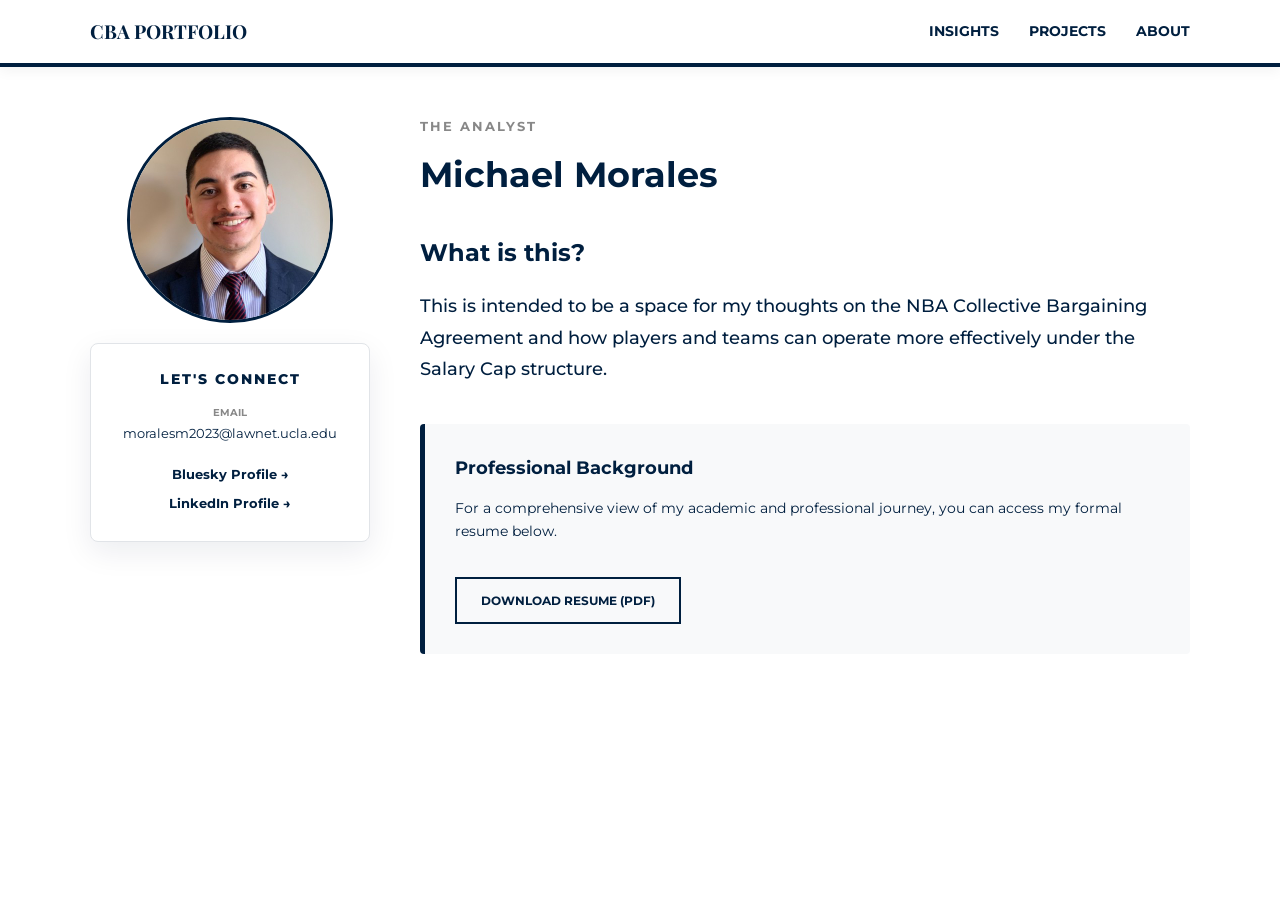
==== commit 0f895db7: "Update about.html" ====
--- a/about.html
+++ b/about.html
@@ -1,11 +1,7 @@
-<!DOCTYPE html>
-<html lang="en">
-<head>
+<!DOCTYPE html><html lang="en"><head>
     <meta charset="UTF-8">
     <title>About | CBA Portfolio</title>
-    <link rel="stylesheet" href="style.css">
-</head>
-<body>
+    <link rel="stylesheet" href="style.css"></head><body>
     <nav>
         <div class="nav-container">
             <a href="index.html" class="brand-logo">CBA Portfolio</a>
@@ -23,11 +19,16 @@
                 <div class="avatar-container" style="width:200px; height:200px; border-radius:50%; overflow:hidden; border:3px solid var(--navy); margin: 0 auto 20px auto;">
                     <img src="Michael Cover Photo.jpeg" alt="Michael Morales" style="width:100%; height:100%; object-fit:cover;">
                 </div>
-                <div class="contact-box" style="text-align: center;">
+                <div class="contact-box">
                     <h4>Let's Connect</h4>
-                    <p style="margin:8px 0;"><strong>Email:</strong><br>moralesm2023@lawnet.ucla.edu</p>
-                    <p style="margin:12px 0;"><a href="https://bsky.app/profile/michael-morales.bsky.social" target="_blank" style="color:var(--navy); font-weight:700; text-decoration:none;">Bluesky Profile →</a></p>
-                    <p style="margin:8px 0;"><a href="https://www.linkedin.com/in/michael-morales-la24/" target="_blank" style="color:var(--navy); font-weight:700; text-decoration:none;">LinkedIn Profile →</a></p>
+                    <p>
+                        <strong style="text-transform:uppercase; font-size:0.65rem; color:#888; display:block; margin-bottom:2px;">Email</strong>
+                        <span style="word-break: break-all;">moralesm2023@lawnet.ucla.edu</span>
+                    </p>
+                    <div style="margin-top: 20px; display: flex; flex-direction: column; gap: 8px;">
+                        <a href="https://bsky.app/profile/michael-morales.bsky.social" target="_blank">Bluesky Profile →</a>
+                        <a href="https://www.linkedin.com/in/michael-morales-la24/" target="_blank">LinkedIn Profile →</a>
+                    </div>
                 </div>
             </aside>
 
@@ -49,6 +50,4 @@
                 </div>
             </section>
         </div>
-    </main>
-</body>
-</html>
+    </main></body></html>
--- a/style.css
+++ b/style.css
@@ -106,21 +106,41 @@
 
 .card:hover { transform: translateY(-5px); box-shadow: 0 15px 35px rgba(0, 31, 63, 0.15); border-color: var(--navy); }
 
-/* CONNECT BOX */
+/* REFINED CONNECT BOX - LESS CROWDED */
 .contact-box {
     background: var(--white);
     border: 1px solid var(--border);
     padding: 25px;
     border-radius: 8px;
     box-shadow: var(--shadow);
+    text-align: center; /* Ensures everything is centered */
 }
 
 .contact-box h4 {
     margin: 0 0 15px;
     text-transform: uppercase;
-    font-size: 1rem;
-    letter-spacing: 1px;
+    font-size: 0.85rem; /* Smaller for more air */
+    letter-spacing: 2px; /* Elegant spacing */
     color: var(--navy);
+    font-weight: 800;
+}
+
+.contact-box p {
+    margin: 10px 0;
+    font-size: 0.8rem; /* Smaller font to prevent crowding */
+}
+
+.contact-box a {
+    color: var(--navy);
+    font-weight: 700;
+    text-decoration: none;
+    font-size: 0.8rem;
+    border-bottom: 1px solid transparent;
+    transition: border-color 0.3s;
+}
+
+.contact-box a:hover {
+    border-color: var(--navy);
 }
 
 .btn-outline {
